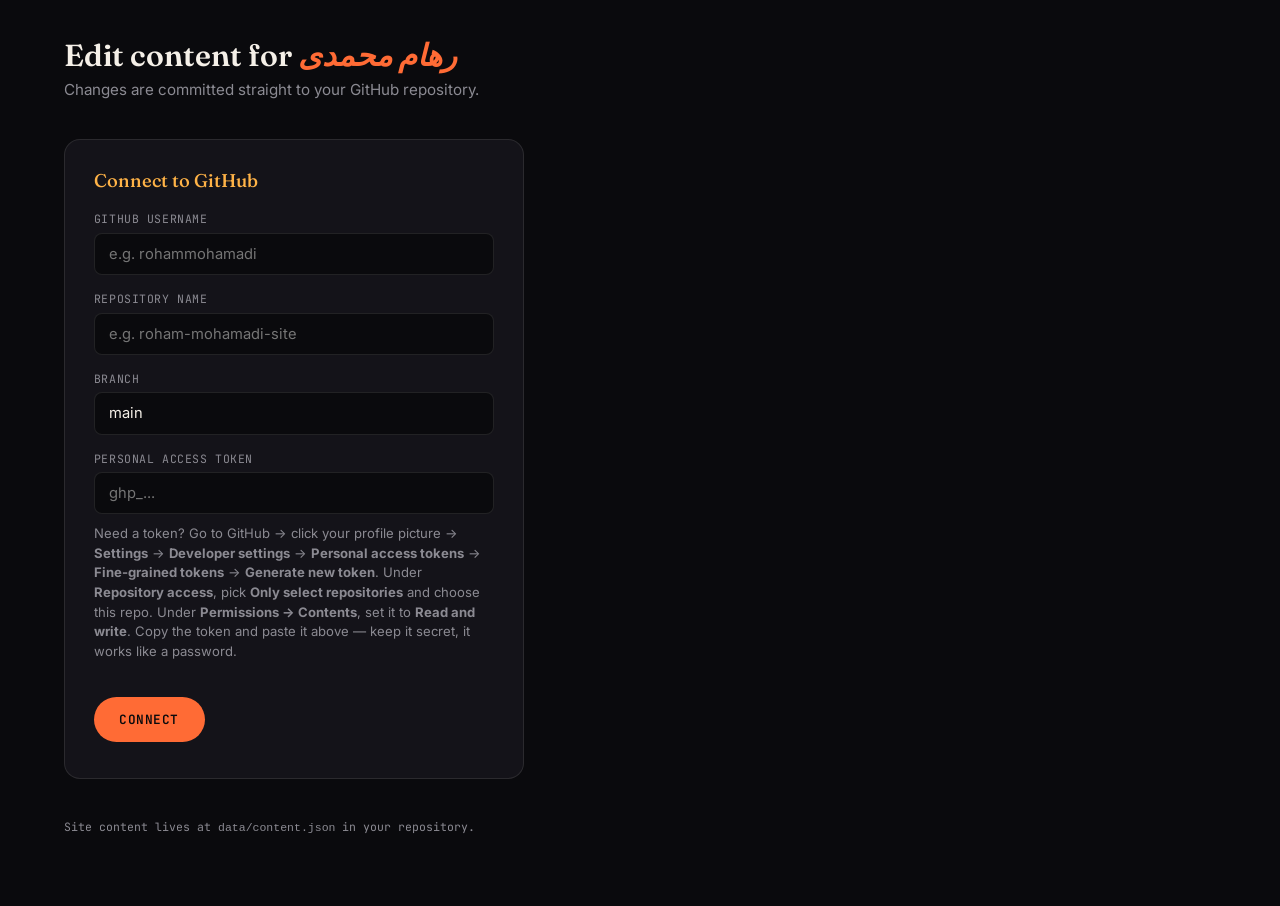
==== admin/index.html @ ad05c3c1 "Create index.html" ====
<!DOCTYPE html>
<html lang="en">
<head>
<meta charset="UTF-8">
<meta name="viewport" content="width=device-width, initial-scale=1.0">
<title>Edit Content — رهام محمدی</title>
<meta name="robots" content="noindex, nofollow">
<link rel="preconnect" href="https://fonts.googleapis.com">
<link rel="preconnect" href="https://fonts.gstatic.com" crossorigin>
<link href="https://fonts.googleapis.com/css2?family=Fraunces:ital,opsz,wght@0,9..144,500;0,9..144,600;1,9..144,500&family=Inter:wght@400;500;600&family=JetBrains+Mono:wght@400;500&display=swap" rel="stylesheet">
<style>
  :root{
    --void:#0a0a0d; --panel:#141319; --panel-2:#1c1a22;
    --orange:#ff6b35; --amber:#ffb347; --bone:#f5f0e8; --gray:#8b8a92;
    --line:rgba(245,240,232,0.1);
    --display:"Fraunces", Georgia, serif;
    --body:"Inter", -apple-system, sans-serif;
    --mono:"JetBrains Mono", monospace;
  }
  *{box-sizing:border-box;}
  body{
    margin:0; background:var(--void); color:var(--bone);
    font-family:var(--body); min-height:100vh;
    padding:4vh 5vw 8vh;
  }
  h1{font-family:var(--display); font-weight:600; font-size:1.9rem; margin:0 0 0.4rem;}
  h1 span{color:var(--orange); font-style:italic;}
  .sub{color:var(--gray); margin:0 0 2.5rem; font-size:0.95rem;}
  .card{
    background:var(--panel); border:1px solid var(--line); border-radius:16px;
    padding:1.8rem; margin-bottom:1.4rem; max-width:640px;
  }
  .card h2{
    font-family:var(--display); font-weight:500; font-size:1.15rem;
    margin:0 0 1.2rem; color:var(--amber);
  }
  label{
    display:block; font-family:var(--mono); font-size:0.72rem;
    letter-spacing:0.05em; text-transform:uppercase; color:var(--gray);
    margin:1rem 0 0.4rem;
  }
  label:first-of-type{margin-top:0;}
  input[type=text], input[type=password], input[type=number], textarea{
    width:100%; background:var(--void); border:1px solid var(--line);
    border-radius:8px; padding:0.7rem 0.9rem; color:var(--bone);
    font-family:var(--body); font-size:0.92rem; resize:vertical;
    transition:border-color 0.25s ease;
  }
  input:focus, textarea:focus{outline:none; border-color:var(--orange);}
  textarea{min-height:70px; line-height:1.5;}
  .row2{display:grid; grid-template-columns:1fr 1fr; gap:1rem;}
  .btn{
    font-family:var(--mono); font-size:0.8rem; letter-spacing:0.04em;
    text-transform:uppercase; padding:0.85rem 1.6rem; border-radius:999px;
    border:none; cursor:pointer; transition:transform 0.25s ease, opacity 0.25s ease;
  }
  .btn-primary{background:var(--orange); color:var(--void); font-weight:600;}
  .btn-primary:hover{transform:translateY(-2px);}
  .btn-primary:disabled{opacity:0.5; cursor:not-allowed; transform:none;}
  .btn-ghost{background:transparent; border:1px solid var(--line); color:var(--bone);}
  .btn-ghost:hover{border-color:var(--orange); color:var(--orange);}
  .msg{
    font-family:var(--mono); font-size:0.82rem; padding:0.9rem 1rem;
    border-radius:10px; margin-bottom:1.4rem; max-width:640px; display:none;
  }
  .msg.show{display:block;}
  .msg.ok{background:rgba(255,107,53,0.12); border:1px solid rgba(255,107,53,0.35); color:var(--amber);}
  .msg.err{background:rgba(255,80,80,0.1); border:1px solid rgba(255,80,80,0.35); color:#ff8080;}
  .top-bar{display:flex; justify-content:space-between; align-items:center; flex-wrap:wrap; gap:1rem; margin-bottom:1.5rem; max-width:640px;}
  .hint{color:var(--gray); font-size:0.82rem; margin-top:0.6rem; line-height:1.5;}
  .hint a{color:var(--orange);}
  #app{display:none;}
  #loginScreen .card{max-width:460px;}
  footer{margin-top:2.5rem; color:var(--gray); font-family:var(--mono); font-size:0.72rem;}
  .section-actions{position:sticky; bottom:0; background:linear-gradient(to top, var(--void) 60%, transparent); padding:1.5rem 0 0.5rem; max-width:640px;}
</style>
</head>
<body>

<h1>Edit content for <span>رهام محمدی</span></h1>
<p class="sub">Changes are committed straight to your GitHub repository.</p>

<div id="loginScreen">
  <div class="msg err" id="loginError"></div>
  <div class="card">
    <h2>Connect to GitHub</h2>
    <label for="ghOwner">GitHub username</label>
    <input type="text" id="ghOwner" placeholder="e.g. rohammohamadi">
    <label for="ghRepo">Repository name</label>
    <input type="text" id="ghRepo" placeholder="e.g. roham-mohamadi-site">
    <label for="ghBranch">Branch</label>
    <input type="text" id="ghBranch" value="main">
    <label for="ghToken">Personal access token</label>
    <input type="password" id="ghToken" placeholder="ghp_...">
    <p class="hint">
      Need a token? Go to GitHub &rarr; click your profile picture &rarr;
      <b>Settings</b> &rarr; <b>Developer settings</b> &rarr;
      <b>Personal access tokens</b> &rarr; <b>Fine-grained tokens</b> &rarr;
      <b>Generate new token</b>. Under <b>Repository access</b>, pick
      <b>Only select repositories</b> and choose this repo. Under
      <b>Permissions &rarr; Contents</b>, set it to <b>Read and write</b>.
      Copy the token and paste it above &mdash; keep it secret, it works like a password.
    </p>
    <div class="section-actions" style="position:static; background:none; padding-top:1.4rem;">
      <button class="btn btn-primary" onclick="connect()">Connect</button>
    </div>
  </div>
</div>

<div id="app">
  <div class="top-bar">
    <span class="hint" id="repoLabel"></span>
    <button class="btn btn-ghost" onclick="logout()">Log out</button>
  </div>
  <div class="msg" id="statusMsg"></div>

  <div class="card">
    <h2>Hero</h2>
    <label>Eyebrow line</label>
    <input type="text" id="f_hero_eyebrow">
    <div class="row2">
      <div><label>First name</label><input type="text" id="f_hero_firstName"></div>
      <div><label>Last name</label><input type="text" id="f_hero_lastName"></div>
    </div>
    <label>Subtitle</label>
    <textarea id="f_hero_subtitle"></textarea>
  </div>

  <div class="card">
    <h2>About</h2>
    <label>Lead paragraph</label>
    <textarea id="f_about_lead"></textarea>
    <label>Detail paragraph</label>
    <textarea id="f_about_detail"></textarea>
  </div>

  <div class="card">
    <h2>Interests — 3 cards</h2>
    <div id="interestsFields"></div>
  </div>

  <div class="card">
    <h2>Path / Timeline — 4 steps</h2>
    <div id="timelineFields"></div>
  </div>

  <div class="card">
    <h2>Skills — 4 bars</h2>
    <div id="skillsFields"></div>
  </div>

  <div class="card">
    <h2>Contact</h2>
    <label>Description</label>
    <textarea id="f_contact_description"></textarea>
    <label>Email</label>
    <input type="text" id="f_contact_email">
    <div class="row2">
      <div><label>LinkedIn URL</label><input type="text" id="f_contact_linkedin"></div>
      <div><label>GitHub URL</label><input type="text" id="f_contact_github"></div>
    </div>
    <label>Instagram URL</label>
    <input type="text" id="f_contact_instagram">
  </div>

  <div class="section-actions">
    <button class="btn btn-primary" id="saveBtn" onclick="save()">Save &amp; publish</button>
  </div>
</div>

<footer>Site content lives at <code>data/content.json</code> in your repository.</footer>

<script>
let state = { owner:'', repo:'', branch:'main', token:'', sha:'' };

function buildRepeatingFields(containerId, keys, fields){
  const container = document.getElementById(containerId);
  container.innerHTML = keys.map((key, i) => {
    return `<div style="padding:0.9rem 0; border-top:${i>0 ? '1px solid var(--line)' : 'none'};">
      <label style="margin-top:${i>0?'0.9rem':'0'};">${key.label}</label>
      ${fields.map(f => `
        <label>${f.label}</label>
        ${f.type === 'textarea'
          ? `<textarea id="f_${key.id}_${f.name}"></textarea>`
          : `<input type="${f.type||'text'}" id="f_${key.id}_${f.name}">`}
      `).join('')}
    </div>`;
  }).join('');
}

buildRepeatingFields('interestsFields',
  [{id:'card1',label:'Card 1'},{id:'card2',label:'Card 2'},{id:'card3',label:'Card 3'}],
  [{name:'tag',label:'Tag label'},{name:'title',label:'Title'},{name:'description',label:'Description',type:'textarea'}]
);
buildRepeatingFields('timelineFields',
  [{id:'item1',label:'Step 1'},{id:'item2',label:'Step 2'},{id:'item3',label:'Step 3'},{id:'item4',label:'Step 4'}],
  [{name:'title',label:'Title'},{name:'description',label:'Description',type:'textarea'}]
);
buildRepeatingFields('skillsFields',
  [{id:'skill1',label:'Skill 1'},{id:'skill2',label:'Skill 2'},{id:'skill3',label:'Skill 3'},{id:'skill4',label:'Skill 4'}],
  [{name:'name',label:'Name'},{name:'level',label:'Level (0-100)',type:'number'}]
);

function b64EncodeUnicode(str){
  return btoa(encodeURIComponent(str).replace(/%([0-9A-F]{2})/g, (m, p1) => String.fromCharCode('0x' + p1)));
}
function b64DecodeUnicode(str){
  return decodeURIComponent(atob(str).split('').map(c => '%' + ('00' + c.charCodeAt(0).toString(16)).slice(-2)).join(''));
}

function showMsg(id, text, type){
  const el = document.getElementById(id);
  el.textContent = text;
  el.className = 'msg show ' + type;
}

async function connect(){
  const owner = document.getElementById('ghOwner').value.trim();
  const repo = document.getElementById('ghRepo').value.trim();
  const branch = document.getElementById('ghBranch').value.trim() || 'main';
  const token = document.getElementById('ghToken').value.trim();

  if (!owner || !repo || !token){
    showMsg('loginError', 'Please fill in username, repository name, and token.', 'err');
    return;
  }

  try{
    const res = await fetch(`https://api.github.com/repos/${owner}/${repo}/contents/data/content.json?ref=${branch}`, {
      headers: { Authorization: `token ${token}`, Accept: 'application/vnd.github+json' }
    });
    if (!res.ok){
      const body = await res.json().catch(() => ({}));
      throw new Error(body.message || `GitHub returned ${res.status}`);
    }
    const data = await res.json();
    const content = JSON.parse(b64DecodeUnicode(data.content.replace(/\n/g, '')));

    state = { owner, repo, branch, token, sha: data.sha };
    sessionStorage.setItem('rm_admin_state', JSON.stringify(state));

    fillForm(content);
    document.getElementById('loginScreen').style.display = 'none';
    document.getElementById('app').style.display = 'block';
    document.getElementById('repoLabel').textContent = `Connected to ${owner}/${repo} (${branch})`;
  }catch(err){
    showMsg('loginError', 'Could not connect: ' + err.message, 'err');
  }
}

function fillForm(data){
  const set = (id, val) => { const el = document.getElementById(id); if (el) el.value = val ?? ''; };
  set('f_hero_eyebrow', data.hero?.eyebrow);
  set('f_hero_firstName', data.hero?.firstName);
  set('f_hero_lastName', data.hero?.lastName);
  set('f_hero_subtitle', data.hero?.subtitle);
  set('f_about_lead', data.about?.lead);
  set('f_about_detail', data.about?.detail);
  ['card1','card2','card3'].forEach(k => {
    set(`f_${k}_tag`, data.interests?.[k]?.tag);
    set(`f_${k}_title`, data.interests?.[k]?.title);
    set(`f_${k}_description`, data.interests?.[k]?.description);
  });
  ['item1','item2','item3','item4'].forEach(k => {
    set(`f_${k}_title`, data.timeline?.[k]?.title);
    set(`f_${k}_description`, data.timeline?.[k]?.description);
  });
  ['skill1','skill2','skill3','skill4'].forEach(k => {
    set(`f_${k}_name`, data.skills?.[k]?.name);
    set(`f_${k}_level`, data.skills?.[k]?.level);
  });
  set('f_contact_description', data.contact?.description);
  set('f_contact_email', data.contact?.email);
  set('f_contact_linkedin', data.contact?.linkedin);
  set('f_contact_github', data.contact?.github);
  set('f_contact_instagram', data.contact?.instagram);
}

function collectForm(){
  const get = id => document.getElementById(id)?.value ?? '';
  const obj = {
    hero: {
      eyebrow: get('f_hero_eyebrow'), firstName: get('f_hero_firstName'),
      lastName: get('f_hero_lastName'), subtitle: get('f_hero_subtitle')
    },
    about: { lead: get('f_about_lead'), detail: get('f_about_detail') },
    interests: {}, timeline: {}, skills: {},
    contact: {
      description: get('f_contact_description'), email: get('f_contact_email'),
      linkedin: get('f_contact_linkedin'), github: get('f_contact_github'),
      instagram: get('f_contact_instagram')
    }
  };
  ['card1','card2','card3'].forEach(k => {
    obj.interests[k] = { tag: get(`f_${k}_tag`), title: get(`f_${k}_title`), description: get(`f_${k}_description`) };
  });
  ['item1','item2','item3','item4'].forEach(k => {
    obj.timeline[k] = { title: get(`f_${k}_title`), description: get(`f_${k}_description`) };
  });
  ['skill1','skill2','skill3','skill4'].forEach(k => {
    obj.skills[k] = { name: get(`f_${k}_name`), level: Number(get(`f_${k}_level`)) || 0 };
  });
  return obj;
}

async function save(){
  const btn = document.getElementById('saveBtn');
  btn.disabled = true;
  btn.textContent = 'Saving…';
  try{
    const newContent = JSON.stringify(collectForm(), null, 2);
    const res = await fetch(`https://api.github.com/repos/${state.owner}/${state.repo}/contents/data/content.json`, {
      method: 'PUT',
      headers: { Authorization: `token ${state.token}`, Accept: 'application/vnd.github+json' },
      body: JSON.stringify({
        message: 'Update site content via admin panel',
        content: b64EncodeUnicode(newContent),
        sha: state.sha,
        branch: state.branch
      })
    });
    if (!res.ok){
      const body = await res.json().catch(() => ({}));
      throw new Error(body.message || `GitHub returned ${res.status}`);
    }
    const data = await res.json();
    state.sha = data.content.sha;
    showMsg('statusMsg', 'Saved. Your live site will update in about a minute.', 'ok');
  }catch(err){
    showMsg('statusMsg', 'Save failed: ' + err.message, 'err');
  }finally{
    btn.disabled = false;
    btn.textContent = 'Save & publish';
  }
}

function logout(){
  sessionStorage.removeItem('rm_admin_state');
  location.reload();
}

// Restore session if already connected in this tab
(function restore(){
  const saved = sessionStorage.getItem('rm_admin_state');
  if (!saved) return;
  try{
    const s = JSON.parse(saved);
    document.getElementById('ghOwner').value = s.owner;
    document.getElementById('ghRepo').value = s.repo;
    document.getElementById('ghBranch').value = s.branch;
    document.getElementById('ghToken').value = s.token;
    connect();
  }catch(e){}
})();
</script>
</body>
</html>
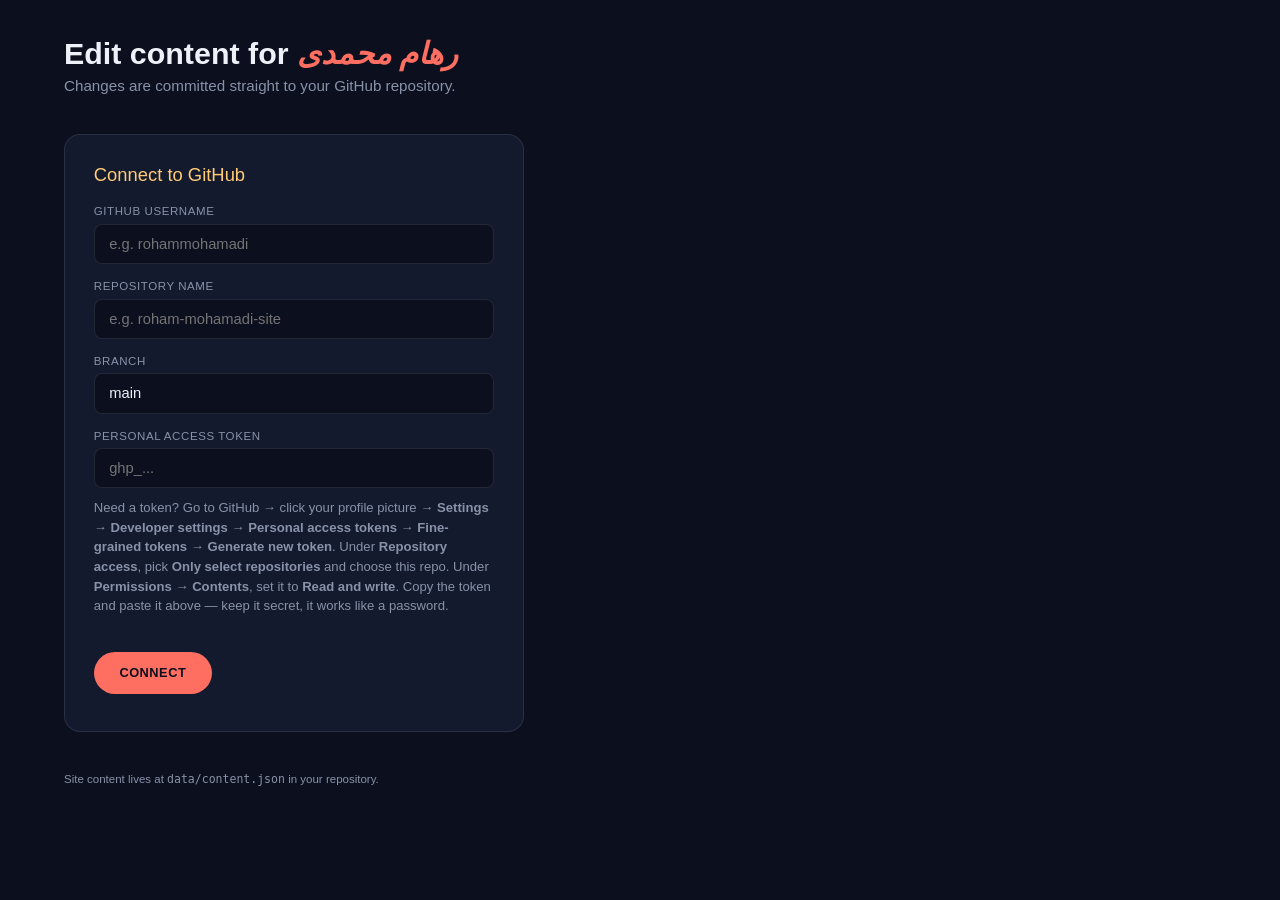
==== commit fe9a5e3f: "Update index.html" ====
--- a/admin/index.html
+++ b/admin/index.html
@@ -10,12 +10,12 @@
 <link href="https://fonts.googleapis.com/css2?family=Fraunces:ital,opsz,wght@0,9..144,500;0,9..144,600;1,9..144,500&family=Inter:wght@400;500;600&family=JetBrains+Mono:wght@400;500&display=swap" rel="stylesheet">
 <style>
   :root{
-    --void:#0a0a0d; --panel:#141319; --panel-2:#1c1a22;
-    --orange:#ff6b35; --amber:#ffb347; --bone:#f5f0e8; --gray:#8b8a92;
-    --line:rgba(245,240,232,0.1);
-    --display:"Fraunces", Georgia, serif;
-    --body:"Inter", -apple-system, sans-serif;
-    --mono:"JetBrains Mono", monospace;
+    --void:#0b0f1e; --panel:#131a2e; --panel-2:#1b2440;
+    --orange:#ff6f61; --amber:#ffcb77; --bone:#eef1f8; --gray:#8892a8;
+    --line:rgba(238,241,248,0.1);
+    --display:"Vazirmatn", Tahoma, sans-serif;
+    --body:"Vazirmatn", Tahoma, sans-serif;
+    --mono:"Vazirmatn", Tahoma, sans-serif;
   }
   *{box-sizing:border-box;}
   body{
@@ -73,6 +73,20 @@
   #loginScreen .card{max-width:460px;}
   footer{margin-top:2.5rem; color:var(--gray); font-family:var(--mono); font-size:0.72rem;}
   .section-actions{position:sticky; bottom:0; background:linear-gradient(to top, var(--void) 60%, transparent); padding:1.5rem 0 0.5rem; max-width:640px;}
+  .ach-block{padding:0.9rem 0; border-top:1px solid var(--line);}
+  .ach-block:first-child{border-top:none; padding-top:0;}
+  .ach-preview{
+    width:100%; max-width:180px; aspect-ratio:4/3; border-radius:8px;
+    background:var(--void); border:1px solid var(--line);
+    display:flex; align-items:center; justify-content:center;
+    overflow:hidden; margin-top:0.5rem; color:var(--gray); font-size:0.72rem; font-family:var(--mono);
+  }
+  .ach-preview img{width:100%; height:100%; object-fit:cover;}
+  input[type=file]{
+    width:100%; background:var(--void); border:1px solid var(--line);
+    border-radius:8px; padding:0.6rem 0.8rem; color:var(--gray);
+    font-family:var(--body); font-size:0.85rem;
+  }
 </style>
 </head>
 <body>
@@ -150,6 +164,19 @@
   </div>
 
   <div class="card">
+    <h2>Right Now</h2>
+    <p class="hint" style="margin-top:0;">Shown as a small highlighted line under the hero. Update this whenever something changes.</p>
+    <label>What are you doing right now?</label>
+    <textarea id="f_now_text"></textarea>
+  </div>
+
+  <div class="card">
+    <h2>Achievements &mdash; 3 cards</h2>
+    <p class="hint" style="margin-top:0;">Optional photo for each (medal, certificate, etc). Uploading a new photo replaces the old one.</p>
+    <div id="achievementsFields"></div>
+  </div>
+
+  <div class="card">
     <h2>Contact</h2>
     <label>Description</label>
     <textarea id="f_contact_description"></textarea>
@@ -201,6 +228,36 @@
   [{name:'name',label:'Name'},{name:'level',label:'Level (0-100)',type:'number'}]
 );
 
+function buildAchievementFields(){
+  const container = document.getElementById('achievementsFields');
+  const keys = ['ach1','ach2','ach3'];
+  container.innerHTML = keys.map((key, i) => `
+    <div class="ach-block">
+      <label style="margin-top:0;">Achievement ${i+1}</label>
+      <label>Title</label>
+      <input type="text" id="f_${key}_title">
+      <label>Short note</label>
+      <textarea id="f_${key}_note"></textarea>
+      <label>Photo (optional)</label>
+      <input type="file" accept="image/*" id="f_${key}_file" onchange="previewAchievementFile('${key}')">
+      <input type="hidden" id="f_${key}_existingImage">
+      <div class="ach-preview" id="f_${key}_preview">No photo yet</div>
+    </div>
+  `).join('');
+}
+buildAchievementFields();
+
+function previewAchievementFile(key){
+  const input = document.getElementById(`f_${key}_file`);
+  const preview = document.getElementById(`f_${key}_preview`);
+  if (!input.files || !input.files[0]) return;
+  const reader = new FileReader();
+  reader.onload = (e) => {
+    preview.innerHTML = `<img src="${e.target.result}" alt="preview">`;
+  };
+  reader.readAsDataURL(input.files[0]);
+}
+
 function b64EncodeUnicode(str){
   return btoa(encodeURIComponent(str).replace(/%([0-9A-F]{2})/g, (m, p1) => String.fromCharCode('0x' + p1)));
 }
@@ -269,6 +326,17 @@
     set(`f_${k}_name`, data.skills?.[k]?.name);
     set(`f_${k}_level`, data.skills?.[k]?.level);
   });
+  set('f_now_text', data.now?.text);
+  ['ach1','ach2','ach3'].forEach(key => {
+    const a = data.achievements?.[key];
+    set(`f_${key}_title`, a?.title);
+    set(`f_${key}_note`, a?.note);
+    set(`f_${key}_existingImage`, a?.image || '');
+    const preview = document.getElementById(`f_${key}_preview`);
+    if (preview){
+      preview.innerHTML = a?.image ? `<img src="../${a.image}" alt="current">` : 'No photo yet';
+    }
+  });
   set('f_contact_description', data.contact?.description);
   set('f_contact_email', data.contact?.email);
   set('f_contact_linkedin', data.contact?.linkedin);
@@ -284,7 +352,8 @@
       lastName: get('f_hero_lastName'), subtitle: get('f_hero_subtitle')
     },
     about: { lead: get('f_about_lead'), detail: get('f_about_detail') },
-    interests: {}, timeline: {}, skills: {},
+    interests: {}, timeline: {}, skills: {}, achievements: {},
+    now: { text: get('f_now_text') },
     contact: {
       description: get('f_contact_description'), email: get('f_contact_email'),
       linkedin: get('f_contact_linkedin'), github: get('f_contact_github'),
@@ -300,14 +369,68 @@
   ['skill1','skill2','skill3','skill4'].forEach(k => {
     obj.skills[k] = { name: get(`f_${k}_name`), level: Number(get(`f_${k}_level`)) || 0 };
   });
+  ['ach1','ach2','ach3'].forEach(k => {
+    obj.achievements[k] = {
+      title: get(`f_${k}_title`), note: get(`f_${k}_note`),
+      image: get(`f_${k}_existingImage`)
+    };
+  });
   return obj;
+}
+
+async function uploadAchievementImage(key){
+  const input = document.getElementById(`f_${key}_file`);
+  if (!input.files || !input.files[0]) return null;
+  const file = input.files[0];
+  const ext = (file.name.split('.').pop() || 'jpg').toLowerCase().replace(/[^a-z0-9]/g, '') || 'jpg';
+  const path = `images/achievements/${key}.${ext}`;
+
+  const base64 = await new Promise((resolve, reject) => {
+    const reader = new FileReader();
+    reader.onload = () => resolve(reader.result.split(',')[1]);
+    reader.onerror = reject;
+    reader.readAsDataURL(file);
+  });
+
+  let existingSha = null;
+  try{
+    const getRes = await fetch(`https://api.github.com/repos/${state.owner}/${state.repo}/contents/${path}?ref=${state.branch}`, {
+      headers: { Authorization: `token ${state.token}`, Accept: 'application/vnd.github+json' }
+    });
+    if (getRes.ok){
+      const getData = await getRes.json();
+      existingSha = getData.sha;
+    }
+  }catch(e){ /* no existing file at this path, that's fine */ }
+
+  const putBody = { message: `Update achievement photo (${key})`, content: base64, branch: state.branch };
+  if (existingSha) putBody.sha = existingSha;
+
+  const putRes = await fetch(`https://api.github.com/repos/${state.owner}/${state.repo}/contents/${path}`, {
+    method: 'PUT',
+    headers: { Authorization: `token ${state.token}`, Accept: 'application/vnd.github+json' },
+    body: JSON.stringify(putBody)
+  });
+  if (!putRes.ok){
+    const body = await putRes.json().catch(() => ({}));
+    throw new Error(`Photo upload failed (${key}): ${body.message || putRes.status}`);
+  }
+  return path;
 }
 
 async function save(){
   const btn = document.getElementById('saveBtn');
   btn.disabled = true;
-  btn.textContent = 'Saving…';
   try{
+    btn.textContent = 'Uploading photos…';
+    for (const key of ['ach1', 'ach2', 'ach3']){
+      const newPath = await uploadAchievementImage(key);
+      if (newPath){
+        document.getElementById(`f_${key}_existingImage`).value = newPath;
+      }
+    }
+
+    btn.textContent = 'Saving…';
     const newContent = JSON.stringify(collectForm(), null, 2);
     const res = await fetch(`https://api.github.com/repos/${state.owner}/${state.repo}/contents/data/content.json`, {
       method: 'PUT',
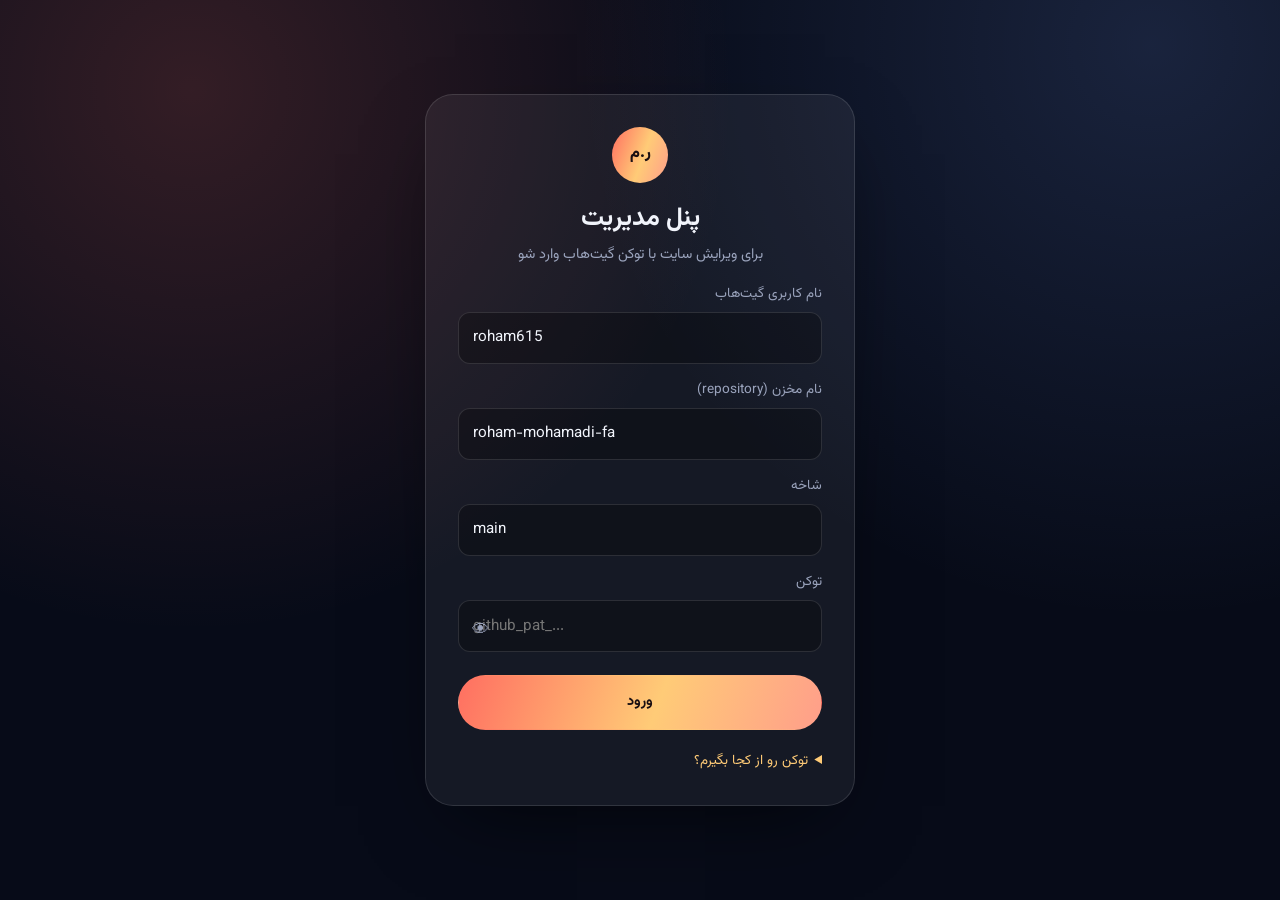
==== commit 53880324: "Update index.html" ====
--- a/admin/index.html
+++ b/admin/index.html
@@ -1,480 +1,151 @@
 <!DOCTYPE html>
-<html lang="en">
+<html lang="fa" dir="rtl">
 <head>
 <meta charset="UTF-8">
-<meta name="viewport" content="width=device-width, initial-scale=1.0">
-<title>Edit Content — رهام محمدی</title>
-<meta name="robots" content="noindex, nofollow">
-<link rel="preconnect" href="https://fonts.googleapis.com">
-<link rel="preconnect" href="https://fonts.gstatic.com" crossorigin>
-<link href="https://fonts.googleapis.com/css2?family=Fraunces:ital,opsz,wght@0,9..144,500;0,9..144,600;1,9..144,500&family=Inter:wght@400;500;600&family=JetBrains+Mono:wght@400;500&display=swap" rel="stylesheet">
+<meta name="viewport" content="width=device-width,initial-scale=1">
+<meta name="robots" content="noindex,nofollow">
+<title>پنل مدیریت — رهام محمدی</title>
+<link href="https://fonts.googleapis.com/css2?family=Vazirmatn:wght@400;500;700;800&display=swap" rel="stylesheet">
 <style>
-  :root{
-    --void:#0b0f1e; --panel:#131a2e; --panel-2:#1b2440;
-    --orange:#ff6f61; --amber:#ffcb77; --bone:#eef1f8; --gray:#8892a8;
-    --line:rgba(238,241,248,0.1);
-    --display:"Vazirmatn", Tahoma, sans-serif;
-    --body:"Vazirmatn", Tahoma, sans-serif;
-    --mono:"Vazirmatn", Tahoma, sans-serif;
-  }
-  *{box-sizing:border-box;}
-  body{
-    margin:0; background:var(--void); color:var(--bone);
-    font-family:var(--body); min-height:100vh;
-    padding:4vh 5vw 8vh;
-  }
-  h1{font-family:var(--display); font-weight:600; font-size:1.9rem; margin:0 0 0.4rem;}
-  h1 span{color:var(--orange); font-style:italic;}
-  .sub{color:var(--gray); margin:0 0 2.5rem; font-size:0.95rem;}
-  .card{
-    background:var(--panel); border:1px solid var(--line); border-radius:16px;
-    padding:1.8rem; margin-bottom:1.4rem; max-width:640px;
-  }
-  .card h2{
-    font-family:var(--display); font-weight:500; font-size:1.15rem;
-    margin:0 0 1.2rem; color:var(--amber);
-  }
-  label{
-    display:block; font-family:var(--mono); font-size:0.72rem;
-    letter-spacing:0.05em; text-transform:uppercase; color:var(--gray);
-    margin:1rem 0 0.4rem;
-  }
-  label:first-of-type{margin-top:0;}
-  input[type=text], input[type=password], input[type=number], textarea{
-    width:100%; background:var(--void); border:1px solid var(--line);
-    border-radius:8px; padding:0.7rem 0.9rem; color:var(--bone);
-    font-family:var(--body); font-size:0.92rem; resize:vertical;
-    transition:border-color 0.25s ease;
-  }
-  input:focus, textarea:focus{outline:none; border-color:var(--orange);}
-  textarea{min-height:70px; line-height:1.5;}
-  .row2{display:grid; grid-template-columns:1fr 1fr; gap:1rem;}
-  .btn{
-    font-family:var(--mono); font-size:0.8rem; letter-spacing:0.04em;
-    text-transform:uppercase; padding:0.85rem 1.6rem; border-radius:999px;
-    border:none; cursor:pointer; transition:transform 0.25s ease, opacity 0.25s ease;
-  }
-  .btn-primary{background:var(--orange); color:var(--void); font-weight:600;}
-  .btn-primary:hover{transform:translateY(-2px);}
-  .btn-primary:disabled{opacity:0.5; cursor:not-allowed; transform:none;}
-  .btn-ghost{background:transparent; border:1px solid var(--line); color:var(--bone);}
-  .btn-ghost:hover{border-color:var(--orange); color:var(--orange);}
-  .msg{
-    font-family:var(--mono); font-size:0.82rem; padding:0.9rem 1rem;
-    border-radius:10px; margin-bottom:1.4rem; max-width:640px; display:none;
-  }
-  .msg.show{display:block;}
-  .msg.ok{background:rgba(255,107,53,0.12); border:1px solid rgba(255,107,53,0.35); color:var(--amber);}
-  .msg.err{background:rgba(255,80,80,0.1); border:1px solid rgba(255,80,80,0.35); color:#ff8080;}
-  .top-bar{display:flex; justify-content:space-between; align-items:center; flex-wrap:wrap; gap:1rem; margin-bottom:1.5rem; max-width:640px;}
-  .hint{color:var(--gray); font-size:0.82rem; margin-top:0.6rem; line-height:1.5;}
-  .hint a{color:var(--orange);}
-  #app{display:none;}
-  #loginScreen .card{max-width:460px;}
-  footer{margin-top:2.5rem; color:var(--gray); font-family:var(--mono); font-size:0.72rem;}
-  .section-actions{position:sticky; bottom:0; background:linear-gradient(to top, var(--void) 60%, transparent); padding:1.5rem 0 0.5rem; max-width:640px;}
-  .ach-block{padding:0.9rem 0; border-top:1px solid var(--line);}
-  .ach-block:first-child{border-top:none; padding-top:0;}
-  .ach-preview{
-    width:100%; max-width:180px; aspect-ratio:4/3; border-radius:8px;
-    background:var(--void); border:1px solid var(--line);
-    display:flex; align-items:center; justify-content:center;
-    overflow:hidden; margin-top:0.5rem; color:var(--gray); font-size:0.72rem; font-family:var(--mono);
-  }
-  .ach-preview img{width:100%; height:100%; object-fit:cover;}
-  input[type=file]{
-    width:100%; background:var(--void); border:1px solid var(--line);
-    border-radius:8px; padding:0.6rem 0.8rem; color:var(--gray);
-    font-family:var(--body); font-size:0.85rem;
-  }
+:root{--void:#070b18;--panel:rgba(255,255,255,.06);--line:rgba(255,255,255,.12);--orange:#ff6f61;--amber:#ffcb77;--bone:#f1f4fb;--gray:#9aa3bc;--grad:linear-gradient(110deg,#ff6f61,#ffcb77 55%,#ff9e8a)}
+*{box-sizing:border-box;margin:0}
+body{font-family:"Vazirmatn",Tahoma,sans-serif;background:radial-gradient(circle at 15% 10%,rgba(255,111,97,.18),transparent 40%),radial-gradient(circle at 90% 5%,rgba(122,162,255,.16),transparent 40%),var(--void);background-attachment:fixed;color:var(--bone);line-height:1.8;min-height:100vh}
+[hidden]{display:none!important}
+label{display:block;font-size:.85rem;color:var(--gray);margin-top:.9rem}
+input,textarea{display:block;width:100%;margin-top:.35rem;padding:.7rem .9rem;border-radius:12px;border:1px solid var(--line);background:rgba(0,0,0,.28);color:var(--bone);font:inherit;font-size:.95rem;transition:.25s}
+textarea{min-height:92px;resize:vertical}
+input:focus,textarea:focus{outline:0;border-color:var(--orange);box-shadow:0 0 0 3px rgba(255,111,97,.18)}
+input[type=file]{padding:.5rem;font-size:.8rem}
+.btn{border:1px solid transparent;border-radius:999px;padding:.65rem 1.4rem;font:inherit;font-weight:700;font-size:.9rem;cursor:pointer;background:var(--grad);color:#1a0f12;transition:.3s;text-decoration:none;display:inline-block}
+.btn:hover{transform:translateY(-2px);box-shadow:0 10px 24px -8px rgba(255,111,97,.7)}
+.btn:disabled{opacity:.5;cursor:wait;transform:none}
+.btn.ghost{background:var(--panel);color:var(--bone);border-color:var(--line)}
+.logo{display:grid;place-items:center;width:56px;height:56px;border-radius:50%;background:var(--grad);color:#1a0f12;font-weight:800;margin:0 auto .8rem}
+.logo.sm{width:38px;height:38px;font-size:.8rem;margin:0}
+#login{min-height:100vh;display:grid;place-items:center;padding:1.2rem}
+.lcard{width:100%;max-width:430px;padding:2rem;border-radius:28px;background:var(--panel);border:1px solid var(--line);box-shadow:0 30px 80px -30px rgba(0,0,0,.7)}
+.lcard h1{text-align:center;font-size:1.6rem}.muted{color:var(--gray);text-align:center;font-size:.9rem}
+.lcard .btn{width:100%;margin-top:1.4rem;padding:.85rem}
+.pw{position:relative}.pw button{position:absolute;inset-inline-end:.5rem;top:50%;transform:translateY(-35%);background:none;border:0;color:var(--gray);cursor:pointer;font-size:1.1rem}
+details{margin-top:1.2rem;font-size:.85rem;color:var(--gray)}summary{cursor:pointer;color:var(--amber)}ol{padding-inline-start:1.2rem;margin-top:.5rem}
+.err{margin-top:1rem;padding:.7rem 1rem;border-radius:12px;background:rgba(255,80,80,.12);border:1px solid rgba(255,80,80,.4);color:#ff9a9a;font-size:.88rem}
+.bar{position:sticky;top:0;z-index:20;display:flex;justify-content:space-between;align-items:center;gap:1rem;flex-wrap:wrap;padding:.8rem 1.2rem;background:rgba(7,11,24,.8);backdrop-filter:blur(14px);border-bottom:1px solid var(--line)}
+.brand{display:flex;align-items:center;gap:.7rem}.acts{display:flex;gap:.6rem;flex-wrap:wrap}
+.chip{font-size:.75rem;padding:.2rem .8rem;border-radius:999px;border:1px solid var(--line);color:var(--gray)}.chip.dirty{color:var(--amber);border-color:var(--amber)}
+.chips{display:flex;gap:.5rem;overflow-x:auto;padding:1rem 1.2rem;max-width:980px;margin:0 auto}
+.chips a{white-space:nowrap;padding:.35rem 1rem;border-radius:999px;border:1px solid var(--line);background:var(--panel);color:var(--gray);text-decoration:none;font-size:.85rem;transition:.25s}.chips a:hover{color:var(--orange);border-color:var(--orange)}
+main{max-width:980px;margin:0 auto;padding:0 1.2rem 6rem}
+.card{padding:1.5rem;margin-bottom:1.2rem;border-radius:24px;background:var(--panel);border:1px solid var(--line);scroll-margin-top:90px}
+.card h2{font-size:1.25rem;background:var(--grad);-webkit-background-clip:text;background-clip:text;color:transparent;width:max-content}
+.groups{display:grid;grid-template-columns:repeat(auto-fit,minmax(260px,1fr));gap:1rem;margin-top:.6rem}
+.grp{padding:1rem 1.1rem;border-radius:18px;background:rgba(0,0,0,.18);border:1px solid var(--line)}.grp h3{font-size:.95rem;color:var(--amber)}
+.pv{aspect-ratio:4/3;border-radius:12px;background:rgba(0,0,0,.3);display:grid;place-items:center;overflow:hidden;color:var(--gray);font-size:.8rem;margin-top:.4rem}.pv img{width:100%;height:100%;object-fit:cover}
+#toast{position:fixed;bottom:1.4rem;left:50%;transform:translate(-50%,30px);opacity:0;padding:.8rem 1.4rem;border-radius:999px;background:#12182c;border:1px solid var(--orange);box-shadow:0 14px 40px -10px #000;transition:.4s;z-index:50;font-size:.9rem;pointer-events:none;max-width:90vw}
+#toast.show{opacity:1;transform:translate(-50%,0)}#toast.err{border-color:#ff6b6b;color:#ffb0b0}
 </style>
 </head>
 <body>
+<div id="login"><div class="lcard">
+  <div class="logo">ر.م</div><h1>پنل مدیریت</h1><p class="muted">برای ویرایش سایت با توکن گیت‌هاب وارد شو</p>
+  <div id="lerr" class="err" hidden></div>
+  <label>نام کاربری گیت‌هاب<input id="owner" dir="ltr" value="roham615" autocomplete="off"></label>
+  <label>نام مخزن (repository)<input id="repo" dir="ltr" value="roham-mohamadi-fa" autocomplete="off"></label>
+  <label>شاخه<input id="branch" dir="ltr" value="main" autocomplete="off"></label>
+  <label>توکن<div class="pw"><input id="token" type="password" dir="ltr" placeholder="github_pat_..." autocomplete="off"><button type="button" id="eye" aria-label="نمایش توکن">👁</button></div></label>
+  <button class="btn" id="go">ورود</button>
+  <details><summary>توکن رو از کجا بگیرم؟</summary><ol>
+    <li>گیت‌هاب ← عکس پروفایل ← Settings ← Developer settings</li>
+    <li>Personal access tokens ← Fine-grained tokens ← Generate new token</li>
+    <li>Repository access: فقط همین مخزن</li>
+    <li>Permissions ← Contents ← Read and write</li>
+    <li>توکن رو کپی کن و اینجا بذار. جای دیگه‌ای به اشتراکش نذار.</li></ol></details>
+</div></div>
 
-<h1>Edit content for <span>رهام محمدی</span></h1>
-<p class="sub">Changes are committed straight to your GitHub repository.</p>
-
-<div id="loginScreen">
-  <div class="msg err" id="loginError"></div>
-  <div class="card">
-    <h2>Connect to GitHub</h2>
-    <label for="ghOwner">GitHub username</label>
-    <input type="text" id="ghOwner" placeholder="e.g. rohammohamadi">
-    <label for="ghRepo">Repository name</label>
-    <input type="text" id="ghRepo" placeholder="e.g. roham-mohamadi-site">
-    <label for="ghBranch">Branch</label>
-    <input type="text" id="ghBranch" value="main">
-    <label for="ghToken">Personal access token</label>
-    <input type="password" id="ghToken" placeholder="ghp_...">
-    <p class="hint">
-      Need a token? Go to GitHub &rarr; click your profile picture &rarr;
-      <b>Settings</b> &rarr; <b>Developer settings</b> &rarr;
-      <b>Personal access tokens</b> &rarr; <b>Fine-grained tokens</b> &rarr;
-      <b>Generate new token</b>. Under <b>Repository access</b>, pick
-      <b>Only select repositories</b> and choose this repo. Under
-      <b>Permissions &rarr; Contents</b>, set it to <b>Read and write</b>.
-      Copy the token and paste it above &mdash; keep it secret, it works like a password.
-    </p>
-    <div class="section-actions" style="position:static; background:none; padding-top:1.4rem;">
-      <button class="btn btn-primary" onclick="connect()">Connect</button>
-    </div>
-  </div>
+<div id="app" hidden>
+  <header class="bar">
+    <div class="brand"><span class="logo sm">ر.م</span><b>پنل مدیریت</b><span id="state" class="chip">بدون تغییر</span></div>
+    <div class="acts"><a id="view" class="btn ghost" target="_blank" rel="noopener">مشاهده سایت</a><button id="save" class="btn">ذخیره و انتشار</button><button id="out" class="btn ghost">خروج</button></div>
+  </header>
+  <nav class="chips" id="chips"></nav>
+  <main id="form"></main>
 </div>
-
-<div id="app">
-  <div class="top-bar">
-    <span class="hint" id="repoLabel"></span>
-    <button class="btn btn-ghost" onclick="logout()">Log out</button>
-  </div>
-  <div class="msg" id="statusMsg"></div>
-
-  <div class="card">
-    <h2>Hero</h2>
-    <label>Eyebrow line</label>
-    <input type="text" id="f_hero_eyebrow">
-    <div class="row2">
-      <div><label>First name</label><input type="text" id="f_hero_firstName"></div>
-      <div><label>Last name</label><input type="text" id="f_hero_lastName"></div>
-    </div>
-    <label>Subtitle</label>
-    <textarea id="f_hero_subtitle"></textarea>
-  </div>
-
-  <div class="card">
-    <h2>About</h2>
-    <label>Lead paragraph</label>
-    <textarea id="f_about_lead"></textarea>
-    <label>Detail paragraph</label>
-    <textarea id="f_about_detail"></textarea>
-  </div>
-
-  <div class="card">
-    <h2>Interests — 3 cards</h2>
-    <div id="interestsFields"></div>
-  </div>
-
-  <div class="card">
-    <h2>Path / Timeline — 4 steps</h2>
-    <div id="timelineFields"></div>
-  </div>
-
-  <div class="card">
-    <h2>Skills — 4 bars</h2>
-    <div id="skillsFields"></div>
-  </div>
-
-  <div class="card">
-    <h2>Right Now</h2>
-    <p class="hint" style="margin-top:0;">Shown as a small highlighted line under the hero. Update this whenever something changes.</p>
-    <label>What are you doing right now?</label>
-    <textarea id="f_now_text"></textarea>
-  </div>
-
-  <div class="card">
-    <h2>Achievements &mdash; 3 cards</h2>
-    <p class="hint" style="margin-top:0;">Optional photo for each (medal, certificate, etc). Uploading a new photo replaces the old one.</p>
-    <div id="achievementsFields"></div>
-  </div>
-
-  <div class="card">
-    <h2>Contact</h2>
-    <label>Description</label>
-    <textarea id="f_contact_description"></textarea>
-    <label>Email</label>
-    <input type="text" id="f_contact_email">
-    <div class="row2">
-      <div><label>LinkedIn URL</label><input type="text" id="f_contact_linkedin"></div>
-      <div><label>GitHub URL</label><input type="text" id="f_contact_github"></div>
-    </div>
-    <label>Instagram URL</label>
-    <input type="text" id="f_contact_instagram">
-  </div>
-
-  <div class="section-actions">
-    <button class="btn btn-primary" id="saveBtn" onclick="save()">Save &amp; publish</button>
-  </div>
-</div>
-
-<footer>Site content lives at <code>data/content.json</code> in your repository.</footer>
+<div id="toast"></div>
 
 <script>
-let state = { owner:'', repo:'', branch:'main', token:'', sha:'' };
-
-function buildRepeatingFields(containerId, keys, fields){
-  const container = document.getElementById(containerId);
-  container.innerHTML = keys.map((key, i) => {
-    return `<div style="padding:0.9rem 0; border-top:${i>0 ? '1px solid var(--line)' : 'none'};">
-      <label style="margin-top:${i>0?'0.9rem':'0'};">${key.label}</label>
-      ${fields.map(f => `
-        <label>${f.label}</label>
-        ${f.type === 'textarea'
-          ? `<textarea id="f_${key.id}_${f.name}"></textarea>`
-          : `<input type="${f.type||'text'}" id="f_${key.id}_${f.name}">`}
-      `).join('')}
-    </div>`;
-  }).join('');
-}
-
-buildRepeatingFields('interestsFields',
-  [{id:'card1',label:'Card 1'},{id:'card2',label:'Card 2'},{id:'card3',label:'Card 3'}],
-  [{name:'tag',label:'Tag label'},{name:'title',label:'Title'},{name:'description',label:'Description',type:'textarea'}]
-);
-buildRepeatingFields('timelineFields',
-  [{id:'item1',label:'Step 1'},{id:'item2',label:'Step 2'},{id:'item3',label:'Step 3'},{id:'item4',label:'Step 4'}],
-  [{name:'title',label:'Title'},{name:'description',label:'Description',type:'textarea'}]
-);
-buildRepeatingFields('skillsFields',
-  [{id:'skill1',label:'Skill 1'},{id:'skill2',label:'Skill 2'},{id:'skill3',label:'Skill 3'},{id:'skill4',label:'Skill 4'}],
-  [{name:'name',label:'Name'},{name:'level',label:'Level (0-100)',type:'number'}]
-);
-
-function buildAchievementFields(){
-  const container = document.getElementById('achievementsFields');
-  const keys = ['ach1','ach2','ach3'];
-  container.innerHTML = keys.map((key, i) => `
-    <div class="ach-block">
-      <label style="margin-top:0;">Achievement ${i+1}</label>
-      <label>Title</label>
-      <input type="text" id="f_${key}_title">
-      <label>Short note</label>
-      <textarea id="f_${key}_note"></textarea>
-      <label>Photo (optional)</label>
-      <input type="file" accept="image/*" id="f_${key}_file" onchange="previewAchievementFile('${key}')">
-      <input type="hidden" id="f_${key}_existingImage">
-      <div class="ach-preview" id="f_${key}_preview">No photo yet</div>
-    </div>
-  `).join('');
-}
-buildAchievementFields();
-
-function previewAchievementFile(key){
-  const input = document.getElementById(`f_${key}_file`);
-  const preview = document.getElementById(`f_${key}_preview`);
-  if (!input.files || !input.files[0]) return;
-  const reader = new FileReader();
-  reader.onload = (e) => {
-    preview.innerHTML = `<img src="${e.target.result}" alt="preview">`;
-  };
-  reader.readAsDataURL(input.files[0]);
-}
-
-function b64EncodeUnicode(str){
-  return btoa(encodeURIComponent(str).replace(/%([0-9A-F]{2})/g, (m, p1) => String.fromCharCode('0x' + p1)));
-}
-function b64DecodeUnicode(str){
-  return decodeURIComponent(atob(str).split('').map(c => '%' + ('00' + c.charCodeAt(0).toString(16)).slice(-2)).join(''));
-}
-
-function showMsg(id, text, type){
-  const el = document.getElementById(id);
-  el.textContent = text;
-  el.className = 'msg show ' + type;
-}
-
-async function connect(){
-  const owner = document.getElementById('ghOwner').value.trim();
-  const repo = document.getElementById('ghRepo').value.trim();
-  const branch = document.getElementById('ghBranch').value.trim() || 'main';
-  const token = document.getElementById('ghToken').value.trim();
-
-  if (!owner || !repo || !token){
-    showMsg('loginError', 'Please fill in username, repository name, and token.', 'err');
-    return;
-  }
-
-  try{
-    const res = await fetch(`https://api.github.com/repos/${owner}/${repo}/contents/data/content.json?ref=${branch}`, {
-      headers: { Authorization: `token ${token}`, Accept: 'application/vnd.github+json' }
-    });
-    if (!res.ok){
-      const body = await res.json().catch(() => ({}));
-      throw new Error(body.message || `GitHub returned ${res.status}`);
-    }
-    const data = await res.json();
-    const content = JSON.parse(b64DecodeUnicode(data.content.replace(/\n/g, '')));
-
-    state = { owner, repo, branch, token, sha: data.sha };
-    sessionStorage.setItem('rm_admin_state', JSON.stringify(state));
-
-    fillForm(content);
-    document.getElementById('loginScreen').style.display = 'none';
-    document.getElementById('app').style.display = 'block';
-    document.getElementById('repoLabel').textContent = `Connected to ${owner}/${repo} (${branch})`;
-  }catch(err){
-    showMsg('loginError', 'Could not connect: ' + err.message, 'err');
-  }
-}
-
-function fillForm(data){
-  const set = (id, val) => { const el = document.getElementById(id); if (el) el.value = val ?? ''; };
-  set('f_hero_eyebrow', data.hero?.eyebrow);
-  set('f_hero_firstName', data.hero?.firstName);
-  set('f_hero_lastName', data.hero?.lastName);
-  set('f_hero_subtitle', data.hero?.subtitle);
-  set('f_about_lead', data.about?.lead);
-  set('f_about_detail', data.about?.detail);
-  ['card1','card2','card3'].forEach(k => {
-    set(`f_${k}_tag`, data.interests?.[k]?.tag);
-    set(`f_${k}_title`, data.interests?.[k]?.title);
-    set(`f_${k}_description`, data.interests?.[k]?.description);
-  });
-  ['item1','item2','item3','item4'].forEach(k => {
-    set(`f_${k}_title`, data.timeline?.[k]?.title);
-    set(`f_${k}_description`, data.timeline?.[k]?.description);
-  });
-  ['skill1','skill2','skill3','skill4'].forEach(k => {
-    set(`f_${k}_name`, data.skills?.[k]?.name);
-    set(`f_${k}_level`, data.skills?.[k]?.level);
-  });
-  set('f_now_text', data.now?.text);
-  ['ach1','ach2','ach3'].forEach(key => {
-    const a = data.achievements?.[key];
-    set(`f_${key}_title`, a?.title);
-    set(`f_${key}_note`, a?.note);
-    set(`f_${key}_existingImage`, a?.image || '');
-    const preview = document.getElementById(`f_${key}_preview`);
-    if (preview){
-      preview.innerHTML = a?.image ? `<img src="../${a.image}" alt="current">` : 'No photo yet';
-    }
-  });
-  set('f_contact_description', data.contact?.description);
-  set('f_contact_email', data.contact?.email);
-  set('f_contact_linkedin', data.contact?.linkedin);
-  set('f_contact_github', data.contact?.github);
-  set('f_contact_instagram', data.contact?.instagram);
-}
-
-function collectForm(){
-  const get = id => document.getElementById(id)?.value ?? '';
-  const obj = {
-    hero: {
-      eyebrow: get('f_hero_eyebrow'), firstName: get('f_hero_firstName'),
-      lastName: get('f_hero_lastName'), subtitle: get('f_hero_subtitle')
-    },
-    about: { lead: get('f_about_lead'), detail: get('f_about_detail') },
-    interests: {}, timeline: {}, skills: {}, achievements: {},
-    now: { text: get('f_now_text') },
-    contact: {
-      description: get('f_contact_description'), email: get('f_contact_email'),
-      linkedin: get('f_contact_linkedin'), github: get('f_contact_github'),
-      instagram: get('f_contact_instagram')
-    }
-  };
-  ['card1','card2','card3'].forEach(k => {
-    obj.interests[k] = { tag: get(`f_${k}_tag`), title: get(`f_${k}_title`), description: get(`f_${k}_description`) };
-  });
-  ['item1','item2','item3','item4'].forEach(k => {
-    obj.timeline[k] = { title: get(`f_${k}_title`), description: get(`f_${k}_description`) };
-  });
-  ['skill1','skill2','skill3','skill4'].forEach(k => {
-    obj.skills[k] = { name: get(`f_${k}_name`), level: Number(get(`f_${k}_level`)) || 0 };
-  });
-  ['ach1','ach2','ach3'].forEach(k => {
-    obj.achievements[k] = {
-      title: get(`f_${k}_title`), note: get(`f_${k}_note`),
-      image: get(`f_${k}_existingImage`)
-    };
-  });
-  return obj;
-}
-
-async function uploadAchievementImage(key){
-  const input = document.getElementById(`f_${key}_file`);
-  if (!input.files || !input.files[0]) return null;
-  const file = input.files[0];
-  const ext = (file.name.split('.').pop() || 'jpg').toLowerCase().replace(/[^a-z0-9]/g, '') || 'jpg';
-  const path = `images/achievements/${key}.${ext}`;
-
-  const base64 = await new Promise((resolve, reject) => {
-    const reader = new FileReader();
-    reader.onload = () => resolve(reader.result.split(',')[1]);
-    reader.onerror = reject;
-    reader.readAsDataURL(file);
-  });
-
-  let existingSha = null;
-  try{
-    const getRes = await fetch(`https://api.github.com/repos/${state.owner}/${state.repo}/contents/${path}?ref=${state.branch}`, {
-      headers: { Authorization: `token ${state.token}`, Accept: 'application/vnd.github+json' }
-    });
-    if (getRes.ok){
-      const getData = await getRes.json();
-      existingSha = getData.sha;
-    }
-  }catch(e){ /* no existing file at this path, that's fine */ }
-
-  const putBody = { message: `Update achievement photo (${key})`, content: base64, branch: state.branch };
-  if (existingSha) putBody.sha = existingSha;
-
-  const putRes = await fetch(`https://api.github.com/repos/${state.owner}/${state.repo}/contents/${path}`, {
-    method: 'PUT',
-    headers: { Authorization: `token ${state.token}`, Accept: 'application/vnd.github+json' },
-    body: JSON.stringify(putBody)
-  });
-  if (!putRes.ok){
-    const body = await putRes.json().catch(() => ({}));
-    throw new Error(`Photo upload failed (${key}): ${body.message || putRes.status}`);
-  }
-  return path;
-}
-
-async function save(){
-  const btn = document.getElementById('saveBtn');
-  btn.disabled = true;
-  try{
-    btn.textContent = 'Uploading photos…';
-    for (const key of ['ach1', 'ach2', 'ach3']){
-      const newPath = await uploadAchievementImage(key);
-      if (newPath){
-        document.getElementById(`f_${key}_existingImage`).value = newPath;
-      }
-    }
-
-    btn.textContent = 'Saving…';
-    const newContent = JSON.stringify(collectForm(), null, 2);
-    const res = await fetch(`https://api.github.com/repos/${state.owner}/${state.repo}/contents/data/content.json`, {
-      method: 'PUT',
-      headers: { Authorization: `token ${state.token}`, Accept: 'application/vnd.github+json' },
-      body: JSON.stringify({
-        message: 'Update site content via admin panel',
-        content: b64EncodeUnicode(newContent),
-        sha: state.sha,
-        branch: state.branch
-      })
-    });
-    if (!res.ok){
-      const body = await res.json().catch(() => ({}));
-      throw new Error(body.message || `GitHub returned ${res.status}`);
-    }
-    const data = await res.json();
-    state.sha = data.content.sha;
-    showMsg('statusMsg', 'Saved. Your live site will update in about a minute.', 'ok');
-  }catch(err){
-    showMsg('statusMsg', 'Save failed: ' + err.message, 'err');
-  }finally{
-    btn.disabled = false;
-    btn.textContent = 'Save & publish';
-  }
-}
-
-function logout(){
-  sessionStorage.removeItem('rm_admin_state');
-  location.reload();
-}
-
-// Restore session if already connected in this tab
-(function restore(){
-  const saved = sessionStorage.getItem('rm_admin_state');
-  if (!saved) return;
-  try{
-    const s = JSON.parse(saved);
-    document.getElementById('ghOwner').value = s.owner;
-    document.getElementById('ghRepo').value = s.repo;
-    document.getElementById('ghBranch').value = s.branch;
-    document.getElementById('ghToken').value = s.token;
-    connect();
-  }catch(e){}
-})();
+const $=s=>document.querySelector(s),API='https://api.github.com',SK='rm-admin-session',PK='rm-admin-prefs';
+let S={},DATA=null,dirty=false;const files={};
+const rng=n=>[...Array(n)].map((_,i)=>i+1);
+const SEC=[
+ {id:'hero',t:'بخش اصلی',groups:[{f:[['hero.eyebrow','متن کوچک بالای اسم'],['hero.firstName','نام'],['hero.lastName','نام خانوادگی'],['hero.subtitle','زیرعنوان','a']]}]},
+ {id:'now',t:'الان',groups:[{f:[['now.text','الان دارم چیکار می‌کنم؟','a']]}]},
+ {id:'about',t:'درباره',groups:[{f:[['about.lead','پاراگراف اصلی','a'],['about.detail','پاراگراف دوم','a']]}]},
+ {id:'interests',t:'علایق',groups:rng(3).map(i=>({t:'کارت '+i,f:[[`interests.card${i}.tag`,'برچسب'],[`interests.card${i}.title`,'عنوان'],[`interests.card${i}.description`,'توضیح','a']]}))},
+ {id:'timeline',t:'مسیر',groups:rng(4).map(i=>({t:'مرحله '+i,f:[[`timeline.item${i}.title`,'عنوان'],[`timeline.item${i}.description`,'توضیح','a']]}))},
+ {id:'skills',t:'مهارت‌ها',groups:rng(4).map(i=>({t:'مهارت '+i,f:[[`skills.skill${i}.name`,'نام'],[`skills.skill${i}.level`,'سطح (۰ تا ۱۰۰)','n']]}))},
+ {id:'memories',t:'خاطره‌ها',groups:rng(3).map(i=>({t:'خاطره '+i,f:[[`achievements.ach${i}.title`,'عنوان'],[`achievements.ach${i}.note`,'توضیح کوتاه','a'],[`achievements.ach${i}.image`,'عکس (اختیاری)','i']]}))},
+ {id:'contact',t:'تماس',groups:[{f:[['contact.description','متن','a'],['contact.email','ایمیل'],['contact.linkedin','لینک لینکدین'],['contact.github','لینک گیت‌هاب'],['contact.instagram','لینک اینستاگرام']]}]}
+];
+const getP=(o,p)=>p.split('.').reduce((a,k)=>a==null?a:a[k],o);
+const setP=(o,p,v)=>{const k=p.split('.');let a=o;k.slice(0,-1).forEach(x=>a=a[x]=a[x]||{});a[k.at(-1)]=v};
+const esc=s=>String(s??'').replace(/[&<>"]/g,c=>({'&':'&amp;','<':'&lt;','>':'&gt;','"':'&quot;'}[c]));
+const enc=s=>btoa(Array.from(new TextEncoder().encode(s),c=>String.fromCharCode(c)).join(''));
+const dec=b=>new TextDecoder().decode(Uint8Array.from(atob(b.replace(/\s/g,'')),c=>c.charCodeAt(0)));
+const gh=(p,o={})=>fetch(API+p,{...o,headers:{Authorization:'Bearer '+S.token,Accept:'application/vnd.github+json','X-GitHub-Api-Version':'2022-11-28'}});
+async function errMsg(r){let m='';try{m=(await r.json()).message}catch(e){}const M={401:'توکن نامعتبر یا منقضی شده',403:'دسترسی کافی نیست (Contents باید Read and write باشه)',404:'مخزن، شاخه یا فایل پیدا نشد',409:'تداخل در ذخیره، دوباره تلاش کن',422:'درخواست نامعتبر'};return(M[r.status]||'خطا ('+r.status+')')+(m?' — '+m:'')}
+function toast(t,bad){const e=$('#toast');e.textContent=t;e.className='show'+(bad?' err':'');clearTimeout(toast.t);toast.t=setTimeout(()=>e.className='',bad?6000:3500)}
+function mark(d){dirty=d;const s=$('#state');s.textContent=d?'تغییرات ذخیره‌نشده':'بدون تغییر';s.className='chip'+(d?' dirty':'')}
+function field([p,l,t]){const ltr=/email|linkedin|github|instagram/.test(p)?' dir="ltr"':'';
+ if(t==='a')return`<label>${l}<textarea data-p="${p}"></textarea></label>`;
+ if(t==='n')return`<label>${l}<input type="number" min="0" max="100" data-p="${p}"></label>`;
+ if(t==='i')return`<label>${l}</label><div class="pv" data-pv="${p}">بدون عکس</div><input type="file" accept="image/*" data-img="${p}"><input type="hidden" data-p="${p}">`;
+ return`<label>${l}<input data-p="${p}"${ltr}></label>`}
+function render(){
+ $('#chips').innerHTML=SEC.map(s=>`<a href="#s-${s.id}">${s.t}</a>`).join('');
+ $('#form').innerHTML=SEC.map(s=>`<section class="card" id="s-${s.id}"><h2>${s.t}</h2><div class="groups">${s.groups.map(g=>`<div class="grp">${g.t?`<h3>${g.t}</h3>`:''}${g.f.map(field).join('')}</div>`).join('')}</div></section>`).join('');
+ fill()}
+function fill(){
+ document.querySelectorAll('[data-p]').forEach(el=>el.value=getP(DATA,el.dataset.p)??'');
+ document.querySelectorAll('[data-pv]').forEach(pv=>{const v=getP(DATA,pv.dataset.pv);pv.innerHTML=v?`<img src="../${esc(v)}" alt="">`:'بدون عکس'});
+ document.querySelectorAll('[data-img]').forEach(i=>i.value='');mark(false)}
+function collect(){const o=structuredClone(DATA);
+ document.querySelectorAll('[data-p]').forEach(el=>setP(o,el.dataset.p,el.type==='number'?Math.min(100,Math.max(0,+el.value||0)):el.value));return o}
+document.addEventListener('input',e=>{if(e.target.dataset&&e.target.dataset.p!==undefined)mark(true)});
+document.addEventListener('change',e=>{const p=e.target.dataset&&e.target.dataset.img;if(!p||!e.target.files[0])return;
+ files[p]=e.target.files[0];const pv=document.querySelector(`[data-pv="${p}"]`);pv.innerHTML='';const im=new Image();im.src=URL.createObjectURL(files[p]);pv.append(im);mark(true)});
+async function shrink(f){const b=await createImageBitmap(f),k=Math.min(1,1400/Math.max(b.width,b.height)),c=document.createElement('canvas');
+ c.width=Math.round(b.width*k);c.height=Math.round(b.height*k);c.getContext('2d').drawImage(b,0,0,c.width,c.height);return new Promise(r=>c.toBlob(r,'image/jpeg',.85))}
+const b64=blob=>new Promise(r=>{const f=new FileReader();f.onload=()=>r(f.result.split(',')[1]);f.readAsDataURL(blob)});
+async function putFile(path,content,msg){const u=`/repos/${S.owner}/${S.repo}/contents/${path}`;
+ for(let k=0;k<2;k++){let sha;const g=await gh(`${u}?ref=${S.branch}`);
+  if(g.ok)sha=(await g.json()).sha;else if(g.status!==404)throw new Error(await errMsg(g));
+  const r=await gh(u,{method:'PUT',body:JSON.stringify({message:msg,content,branch:S.branch,...(sha?{sha}:{})})});
+  if(r.ok)return r.json();if(k||(r.status!==409&&r.status!==422))throw new Error(await errMsg(r))}}
+async function save(){const b=$('#save');b.disabled=true;b.textContent='در حال ذخیره…';
+ try{const out=collect();
+  for(const[p,f]of Object.entries(files)){const key=p.split('.')[1],path=`images/achievements/${key}.jpg`;
+   b.textContent='آپلود عکس…';await putFile(path,await b64(await shrink(f)),'Update photo '+key);setP(out,p,`${path}?v=${Date.now()}`);delete files[p]}
+  b.textContent='ذخیره متن‌ها…';await putFile('data/content.json',enc(JSON.stringify(out,null,2)+'\n'),'Update site content via admin');
+  DATA=out;fill();toast('ذخیره شد ✓ سایت تا یکی دو دقیقه‌ی دیگه آپدیت می‌شه')}
+ catch(e){toast('ذخیره نشد: '+e.message,1)}finally{b.disabled=false;b.textContent='ذخیره و انتشار'}}
+async function connect(saved){
+ S=saved||{owner:$('#owner').value.trim(),repo:$('#repo').value.trim(),branch:$('#branch').value.trim()||'main',token:$('#token').value.trim()};
+ const er=$('#lerr');er.hidden=true;
+ if(!S.owner||!S.repo||!S.token){er.textContent='همه‌ی فیلدها رو پر کن.';er.hidden=false;return}
+ const go=$('#go');go.disabled=true;go.textContent='در حال اتصال…';
+ try{const r=await gh(`/repos/${S.owner}/${S.repo}/contents/data/content.json?ref=${S.branch}`);if(!r.ok)throw new Error(await errMsg(r));
+  DATA=JSON.parse(dec((await r.json()).content));sessionStorage.setItem(SK,JSON.stringify(S));
+  localStorage.setItem(PK,JSON.stringify({owner:S.owner,repo:S.repo,branch:S.branch}));
+  $('#view').href=`https://${S.owner}.github.io/${S.repo}/`;render();$('#login').hidden=true;$('#app').hidden=false}
+ catch(e){er.textContent='اتصال ناموفق: '+e.message;er.hidden=false;sessionStorage.removeItem(SK)}
+ finally{go.disabled=false;go.textContent='ورود'}}
+$('#go').onclick=()=>connect();
+$('#eye').onclick=()=>{const t=$('#token');t.type=t.type==='password'?'text':'password'};
+$('#save').onclick=save;
+$('#out').onclick=()=>{if(dirty&&!confirm('تغییرات ذخیره‌نشده از بین می‌ره. خارج بشم؟'))return;sessionStorage.removeItem(SK);dirty=false;location.reload()};
+addEventListener('beforeunload',e=>{if(dirty){e.preventDefault();e.returnValue=''}});
+addEventListener('keydown',e=>{if((e.ctrlKey||e.metaKey)&&e.key==='s'&&!$('#app').hidden){e.preventDefault();save()}});
+(function init(){try{const p=JSON.parse(localStorage.getItem(PK)||'null');if(p){$('#owner').value=p.owner;$('#repo').value=p.repo;$('#branch').value=p.branch}
+ const s=JSON.parse(sessionStorage.getItem(SK)||'null');if(s)connect(s)}catch(e){}})();
 </script>
 </body>
 </html>
